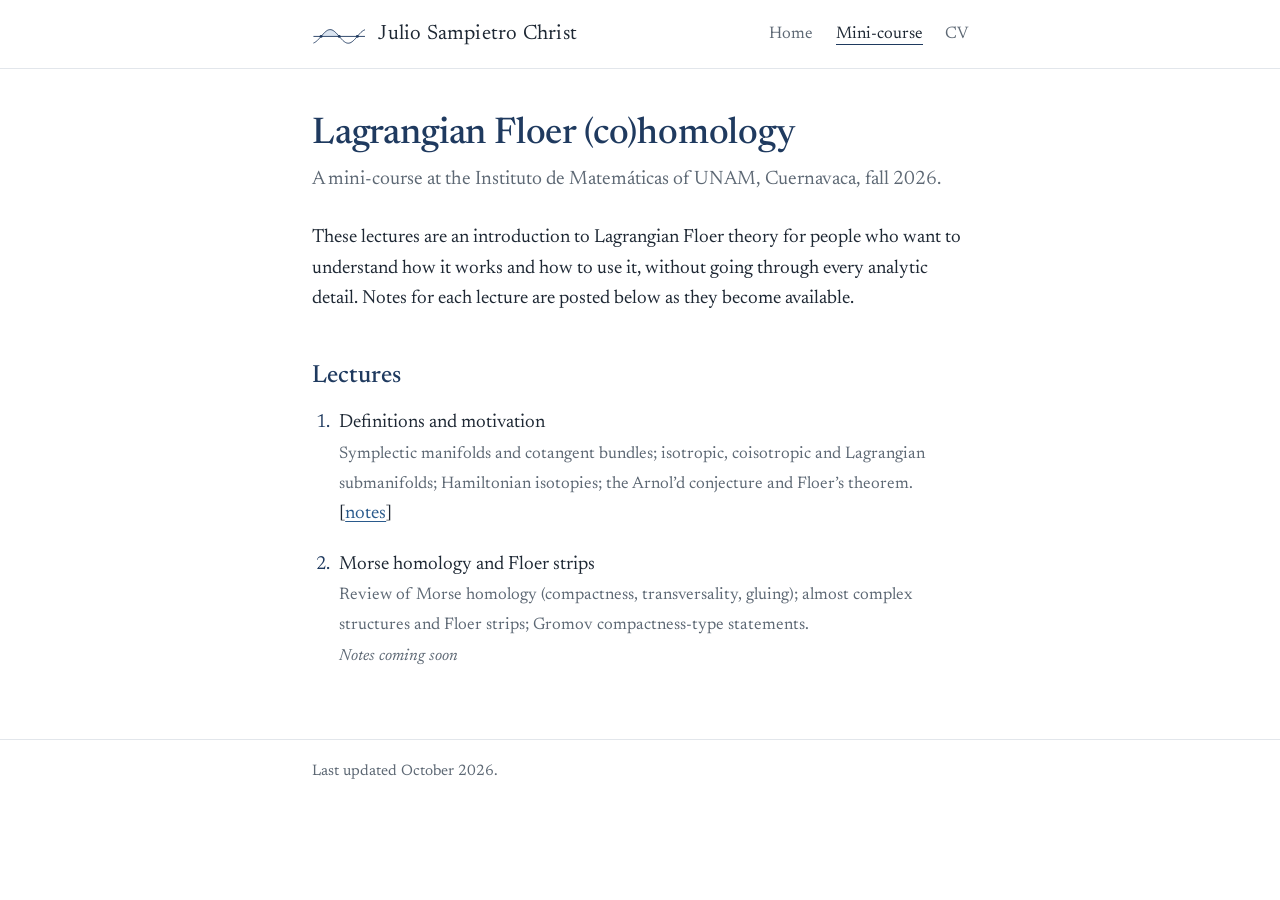
==== minicourse.html @ 87f84416 "Add files via upload First version of website." ====
<!DOCTYPE html>
<html lang="en">
<head>
  <meta charset="utf-8">
  <meta name="viewport" content="width=device-width, initial-scale=1">
  <title>Mini-course: Lagrangian Floer (co)homology | Julio Sampietro Christ</title>
  <meta name="description" content="Julio Sampietro Christ, mathematician working in symplectic topology and Floer theory.">
  <link rel="icon" href="data:image/svg+xml,%3Csvg xmlns='http://www.w3.org/2000/svg' viewBox='0 0 64 64'%3E%3Cpath d='M10 40 Q32 4 54 40' fill='%23dbe5f1' stroke='%231f3a5f' stroke-width='5'/%3E%3Cline x1='4' y1='40' x2='60' y2='40' stroke='%231f3a5f' stroke-width='5'/%3E%3C/svg%3E">
  <link rel="preconnect" href="https://fonts.googleapis.com">
  <link rel="preconnect" href="https://fonts.gstatic.com" crossorigin>
  <link href="https://fonts.googleapis.com/css2?family=Newsreader:ital,opsz,wght@0,6..72,400;0,6..72,500;1,6..72,400&display=swap" rel="stylesheet">
  <link rel="stylesheet" href="style.css">
</head>
<body>
  <header class="site-header">
    <div class="wrap">
      <a class="brand" href="index.html">
        <svg class="motif" viewBox="0 0 120 60" aria-hidden="true">
          <polygon class="strip" points="20,34.0 22,31.7 24,29.4 26,27.2 28,25.2 30,23.4 32,21.9 34,20.6 36,19.7 38,19.2 40,19.0 42,19.2 44,19.7 46,20.6 48,21.9 50,23.4 52,25.2 54,27.2 56,29.4 58,31.7 60,34.0"/>
          <line class="lag" x1="4" y1="34" x2="116" y2="34"/>
          <polyline class="lag" points="4,48.3 6,47.4 8,46.1 10,44.6 12,42.8 14,40.8 16,38.6 18,36.3 20,34.0 22,31.7 24,29.4 26,27.2 28,25.2 30,23.4 32,21.9 34,20.6 36,19.7 38,19.2 40,19.0 42,19.2 44,19.7 46,20.6 48,21.9 50,23.4 52,25.2 54,27.2 56,29.4 58,31.7 60,34.0 62,36.3 64,38.6 66,40.8 68,42.8 70,44.6 72,46.1 74,47.4 76,48.3 78,48.8 80,49.0 82,48.8 84,48.3 86,47.4 88,46.1 90,44.6 92,42.8 94,40.8 96,38.6 98,36.3 100,34.0 102,31.7 104,29.4 106,27.2 108,25.2 110,23.4 112,21.9 114,20.6 116,19.7"/>
          <circle class="pt" cx="20" cy="34" r="3.2"/><circle class="pt" cx="60" cy="34" r="3.2"/><circle class="pt" cx="100" cy="34" r="3.2"/>
        </svg>
        Julio Sampietro Christ
      </a>
      <nav aria-label="Main">
        <ul>
          <li><a href="index.html">Home</a></li>
          <li><a href="minicourse.html" aria-current="page">Mini-course</a></li>
          <li><a href="cv.pdf">CV</a></li>
        </ul>
      </nav>
    </div>
  </header>

  <main>
    <div class="wrap">
      <h1>Lagrangian Floer (co)homology</h1>
      <p class="lead">A mini-course at the Instituto de Matemáticas of UNAM, Cuernavaca, fall 2026.</p>

      <p>These lectures are an introduction to Lagrangian Floer theory for people who want to understand how it works and how to use it, without going through every analytic detail. Notes for each lecture are posted below as they become available.</p>

      <h2>Lectures</h2>
      <ol class="lectures">
        <li>
          Definitions and motivation<br>
          <span class="topics">Symplectic manifolds and cotangent bundles; isotropic, coisotropic and Lagrangian submanifolds; Hamiltonian isotopies; the Arnol’d conjecture and Floer’s theorem.</span><br>
          [<a href="notes/lecture1.pdf">notes</a>]
        </li>
        <li>
          Morse homology and Floer strips<br>
          <span class="topics">Review of Morse homology (compactness, transversality, gluing); almost complex structures and Floer strips; Gromov compactness-type statements.</span><br>
          <!-- When the notes are ready, upload them as notes/lecture2.pdf and replace the line below with:
               [<a href="notes/lecture2.pdf">notes</a>] -->
          <span class="soon">Notes coming soon</span>
        </li>
      </ol>
    </div>
  </main>

  <footer>
    <div class="wrap">
      Last updated October 2026.
    </div>
  </footer>
</body>
</html>
---- style.css ----
/* Julio Sampietro Christ — personal website */

:root {
  --paper: #ffffff;
  --ink: #1d2733;
  --muted: #5d6874;
  --rule: #e2e6eb;
  --accent: #1f3a5f;
  --link: #2a5a8c;
  --strip: #dbe5f1;
  --measure: 44rem;
}

@media (prefers-color-scheme: dark) {
  :root {
    --paper: #151b22;
    --ink: #e4e8ed;
    --muted: #9aa5b1;
    --rule: #2b3540;
    --accent: #a9c4e4;
    --link: #8fb7e3;
    --strip: #2a3b52;
  }
}

* { box-sizing: border-box; }

html { -webkit-text-size-adjust: 100%; }

body {
  margin: 0;
  background: var(--paper);
  color: var(--ink);
  font-family: "Newsreader", "Iowan Old Style", "Palatino Linotype", Palatino, Georgia, serif;
  font-size: 1.1875rem;
  line-height: 1.6;
  font-optical-sizing: auto;
}

.wrap {
  max-width: var(--measure);
  margin: 0 auto;
  padding: 0 1.5rem;
}

a { color: var(--link); text-decoration-thickness: 1px; text-underline-offset: 0.18em; }
a:hover { color: var(--accent); }
a:focus-visible { outline: 2px solid var(--link); outline-offset: 3px; border-radius: 2px; }

/* ---------- header ---------- */

.site-header {
  border-bottom: 1px solid var(--rule);
}

.site-header .wrap {
  display: flex;
  align-items: center;
  justify-content: space-between;
  gap: 1rem;
  flex-wrap: wrap;
  padding-top: 1.1rem;
  padding-bottom: 1.1rem;
}

.brand {
  display: flex;
  align-items: center;
  gap: 0.75rem;
  color: var(--ink);
  text-decoration: none;
  font-size: 1.3rem;
  letter-spacing: 0.01em;
}
.brand:hover { color: var(--accent); }

.motif { width: 3.4rem; height: auto; flex: none; }
.motif .strip { fill: var(--strip); }
.motif .lag { fill: none; stroke: var(--accent); stroke-width: 2; stroke-linecap: round; }
.motif .pt { fill: var(--accent); }

nav ul {
  list-style: none;
  margin: 0;
  padding: 0;
  display: flex;
  gap: 1.4rem;
}
nav a {
  color: var(--muted);
  text-decoration: none;
  font-size: 1.05rem;
  padding-bottom: 0.15rem;
  border-bottom: 1px solid transparent;
}
nav a:hover { color: var(--ink); }
nav a[aria-current="page"] { color: var(--ink); border-bottom-color: var(--accent); }

/* ---------- main ---------- */

main { padding: 2.75rem 0 3rem; }

h1, h2, h3 {
  font-weight: 500;
  line-height: 1.2;
  color: var(--accent);
}
h1 { font-size: 2.3rem; margin: 0 0 0.4rem; letter-spacing: -0.005em; }
h2 { font-size: 1.55rem; margin: 3rem 0 1rem; }
h3 { font-size: 1.15rem; margin: 1.75rem 0 0.6rem; font-style: italic; color: var(--ink); }

p { margin: 0 0 1rem; }

.intro {
  display: grid;
  grid-template-columns: 13rem 1fr;
  gap: 2rem;
  align-items: start;
}
.intro img {
  width: 100%;
  height: auto;
  border-radius: 4px;
  display: block;
}
.intro h1 { margin-top: -0.2rem; }

.contact { color: var(--muted); font-size: 1.02rem; }
.contact p { margin: 0 0 0.2rem; }

/* papers and talks */

.entries { list-style: none; margin: 0; padding: 0; }
.entries li { margin: 0 0 1.15rem; }
.entries .title { font-style: italic; }
.entries .meta { display: block; color: var(--muted); font-size: 1.02rem; }

.talks li { margin-bottom: 0.8rem; }

details { margin-top: 1.25rem; }
summary {
  cursor: pointer;
  color: var(--link);
  font-size: 1.05rem;
  margin-bottom: 1rem;
}
summary:focus-visible { outline: 2px solid var(--link); outline-offset: 3px; }

figure { margin: 1.5rem 0 0; }
figure img { width: 100%; height: auto; display: block; border-radius: 4px; }
figcaption { color: var(--muted); font-size: 0.98rem; margin-top: 0.5rem; font-style: italic; }

/* mini-course */

.lead { font-size: 1.22rem; color: var(--muted); margin-bottom: 1.75rem; }

.lectures { margin: 0; padding-left: 1.4rem; }
.lectures li { margin-bottom: 1.25rem; padding-left: 0.3rem; }
.lectures li::marker { color: var(--accent); }
.lectures .topics { color: var(--muted); font-size: 1.05rem; }
.soon { color: var(--muted); font-size: 1rem; font-style: italic; }

/* ---------- footer ---------- */

footer {
  border-top: 1px solid var(--rule);
  color: var(--muted);
  font-size: 0.95rem;
}
footer .wrap { padding-top: 1.25rem; padding-bottom: 2rem; }

/* ---------- small screens ---------- */

@media (max-width: 640px) {
  body { font-size: 1.1rem; }
  .intro { grid-template-columns: 1fr; gap: 1.25rem; }
  .intro img { max-width: 14rem; }
  h1 { font-size: 2rem; }
  nav ul { gap: 1.1rem; }
}
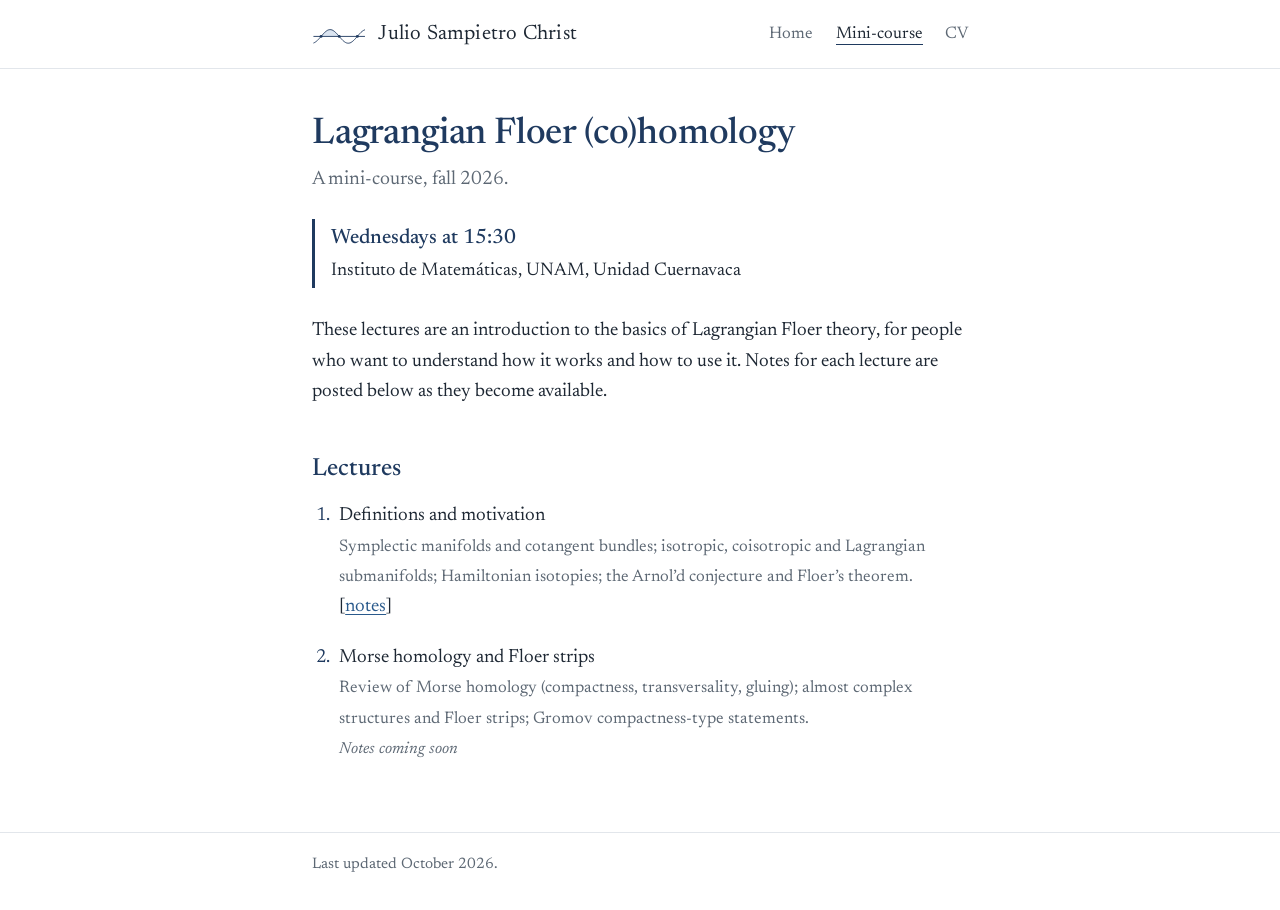
==== commit 58f63dd1: "Add files via upload" ====
--- a/minicourse.html
+++ b/minicourse.html
@@ -36,9 +36,14 @@
   <main>
     <div class="wrap">
       <h1>Lagrangian Floer (co)homology</h1>
-      <p class="lead">A mini-course at the Instituto de Matemáticas of UNAM, Cuernavaca, fall 2026.</p>
+      <p class="lead">A mini-course, fall 2026.</p>
 
-      <p>These lectures are an introduction to Lagrangian Floer theory for people who want to understand how it works and how to use it, without going through every analytic detail. Notes for each lecture are posted below as they become available.</p>
+      <p class="when">
+        <strong>Wednesdays at 15:30</strong><br>
+        Instituto de Matemáticas, UNAM, Unidad Cuernavaca
+      </p>
+
+      <p>These lectures are an introduction to the basics of Lagrangian Floer theory, for people who want to understand how it works and how to use it. Notes for each lecture are posted below as they become available.</p>
 
       <h2>Lectures</h2>
       <ol class="lectures">
--- a/style.css
+++ b/style.css
@@ -152,7 +152,15 @@
 
 /* mini-course */
 
-.lead { font-size: 1.22rem; color: var(--muted); margin-bottom: 1.75rem; }
+.lead { font-size: 1.22rem; color: var(--muted); margin-bottom: 1.5rem; }
+
+.when {
+  border-left: 3px solid var(--accent);
+  padding: 0.2rem 0 0.2rem 1rem;
+  margin: 0 0 1.75rem;
+  font-size: 1.15rem;
+}
+.when strong { font-weight: 500; color: var(--accent); font-size: 1.3rem; }
 
 .lectures { margin: 0; padding-left: 1.4rem; }
 .lectures li { margin-bottom: 1.25rem; padding-left: 0.3rem; }
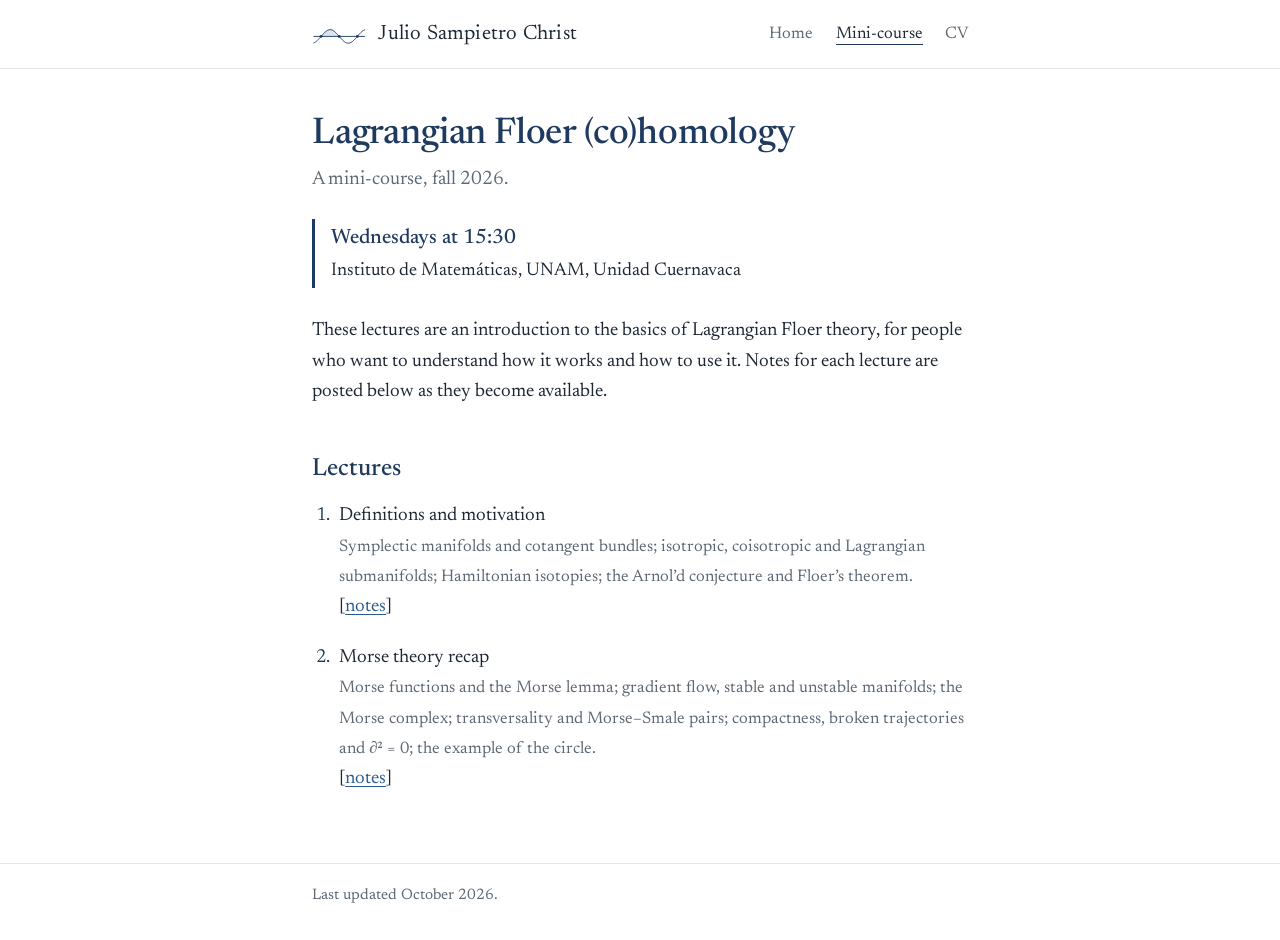
==== commit d50e89c6: "Add files via upload" ====
--- a/minicourse.html
+++ b/minicourse.html
@@ -53,11 +53,9 @@
           [<a href="notes/lecture1.pdf">notes</a>]
         </li>
         <li>
-          Morse homology and Floer strips<br>
-          <span class="topics">Review of Morse homology (compactness, transversality, gluing); almost complex structures and Floer strips; Gromov compactness-type statements.</span><br>
-          <!-- When the notes are ready, upload them as notes/lecture2.pdf and replace the line below with:
-               [<a href="notes/lecture2.pdf">notes</a>] -->
-          <span class="soon">Notes coming soon</span>
+          Morse theory recap<br>
+          <span class="topics">Morse functions and the Morse lemma; gradient flow, stable and unstable manifolds; the Morse complex; transversality and Morse–Smale pairs; compactness, broken trajectories and ∂² = 0; the example of the circle.</span><br>
+          [<a href="notes/lecture2.pdf">notes</a>]
         </li>
       </ol>
     </div>
